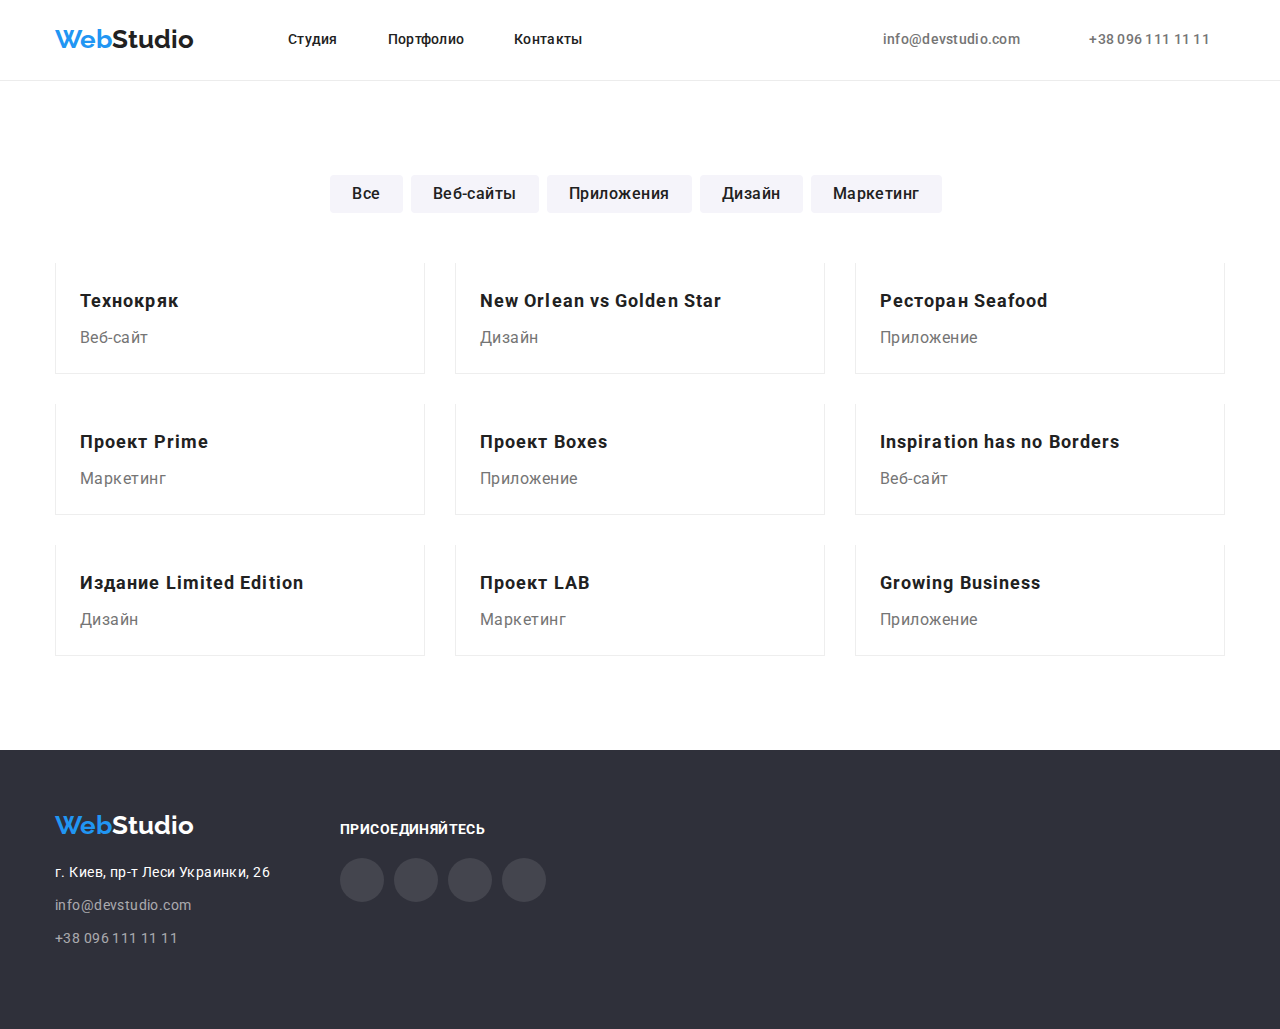
==== portfolio.html @ 35769d96 "22.06" ====
<!DOCTYPE html>
<html lang="ru">

<head>
    <meta charset="UTF-8">
    <meta http-equiv="X-UA-Compatible" content="IE=edge">
    <meta name="viewport" content="width=device-width, initial-scale=1.0">
    <title>WebStudio</title>
    <link rel="stylesheet"
        href="https://cdnjs.cloudflare.com/ajax/libs/modern-normalize/1.0.0/modern-normalize.min.css" />
    <link rel="stylesheet" href="./css/styles.css">
    <link rel="preconnect" href="https://fonts.googleapis.com">
    <link rel="preconnect" href="https://fonts.gstatic.com" crossorigin>
    <link
        href="https://fonts.googleapis.com/css2?family=Raleway:wght@700&family=Roboto:wght@400;500;700;900&display=swap"
        rel="stylesheet">
</head>

<body>
    <header class="header">
        <div class="container">
            <nav class="header-nav">
                <a class="logo link" lang="en" href="">Web<span class="header-logo">Studio</span></a>
                <ul class="header-list">
                    <li class="header-item list"><a class="header-link link" href="./index.html">Студия</a>
                    </li>
                    <li class="header-item list"><a class="header-link link" href="">Портфолио</a>
                    </li>
                    <li class="header-item list"><a class="header-link link" href="">Контакты</a>
                    </li>
                </ul>
            </nav>
            <div class="container header-connect">
                <ul class="header-connect">
                    <li class="header-item-connect list">
                        <a href="mailto:info@devstudio.com" class="header-mail link"> <svg class="header-icon"
                                width="16" height="13">
                                <use href="images/icons.svg#icon-mail"></use>
                            </svg>info@devstudio.com</a>
                    </li>
                    <li class="header-item-connect list">
                        <a href="tel:+380961111111" class="header-tel link"> <svg class="header-icon" width="16"
                                height="13">
                                <use href="images/icons.svg#icon-mobila"></use>
                            </svg> +38 096 111 11 11</a>
                    </li>
                </ul>
            </div>
        </div>

    </header>
    <main>
        <main>
            <section class="project section">
                <div class="container">
                    <ul class="btn-list">
                        <li class="btn-item list"><button type="button" class="btn-class">Все</button></li>
                        <li class="btn-item list"><button type="button" class="btn-class">Веб-сайты</button></li>
                        <li class="btn-item list"><button type="button" class="btn-class">Приложения</button></li>
                        <li class="btn-item list"><button type="button" class="btn-class">Дизайн</button></li>
                        <li class="btn-item list"><button type="button" class="btn-class">Маркетинг</button></li>
                    </ul>
                    <ul class="projects-list">
                        <li class="projects-item list">
                            <a href="" class="link">
                                <img class="project-image no-gap" src="./images/img-1.jpg" alt="" width="370">
                                <div class="other-text">
                                    <h2 class="projects-title">Технокряк</h2>
                                    <p class="projects-text">Веб-сайт</p>
                                </div>
                            </a>
                        </li>
                        <li class="projects-item list">
                            <a href="" class="link">
                                <img class="project-image no-gap" src="./images/img-2.jpg" alt="" width="370">
                                <div class="other-text">
                                    <h2 class="projects-title">New Orlean vs Golden Star</h2>
                                    <p class="projects-text">Дизайн</p>
                                </div>
                            </a>
                        </li>
                        <li class="projects-item list">
                            <a href="" class="link">
                                <img class="project-image no-gap" src="./images/img-3.jpg" alt="" width="370">
                                <div class="other-text">
                                    <h2 class="projects-title">Ресторан Seafood</h2>
                                    <p class="projects-text">Приложение</p>
                                </div>
                            </a>
                        </li>
                        <li class="projects-item list">
                            <a href="" class="link">
                                <img class="project-image no-gap" src="./images/img-4.jpg" alt="" width="370">
                                <div class="other-text">
                                    <h2 class="projects-title">Проект Prime</h2>
                                    <p class="projects-text">Маркетинг</p>
                                </div>
                            </a>
                        </li>
                        <li class="projects-item list">
                            <a href="" class="link">
                                <img class="project-image no-gap" src="./images/img-5.jpg" alt="" width="370">
                                <div class="other-text">
                                    <h2 class="projects-title">Проект Boxes</h2>
                                    <p class="projects-text">Приложение</p>
                                </div>
                            </a>
                        </li>
                        <li class="projects-item list">
                            <a href="" class="link">
                                <img class="project-image no-gap" src="./images/img-6.jpg" alt="" width="370">
                                <div class="other-text">
                                    <h2 class="projects-title">Inspiration has no Borders</h2>
                                    <p class="projects-text">Веб-сайт</p>
                                </div>
                            </a>
                        </li>
                        <li class="projects-item list">
                            <a href="" class="link">
                                <img class="project-image no-gap" src="./images/img-7.jpg" alt="" width="370">
                                <div class="other-text">
                                    <h2 class="projects-title">Издание Limited Edition</h2>
                                    <p class="projects-text">Дизайн</p>
                                </div>
                            </a>
                        </li>
                        <li class="projects-item list">
                            <a href="" class="link">
                                <img class="project-image no-gap" src="./images/img-8.jpg" alt="" width="370">
                                <div class="other-text">
                                    <h2 class="projects-title">Проект LAB</h2>
                                    <p class="projects-text">Маркетинг</p>
                                </div>
                            </a>
                        </li>
                        <li class="projects-item list">
                            <a href="" class="link">
                                <img class="project-image no-gap" src="./images/img-9.jpg" alt="" width="370">
                                <div class="other-text">
                                    <h2 class="projects-title">Growing Business</h2>
                                    <p class="projects-text">Приложение</p>
                                </div>
                            </a>
                        </li>
                    </ul>
                </div>
            </section>

        </main>
        <footer class="footer">
            <div class="container footer-join">
                <div>
                    <a href="" class="logo link">Web<span class="footer-logo">Studio</span></a>
                    <address>
                        <ul class="footer-list">
                            <li class="footer-item list">
                                <a href="https://goo.gl/maps/ZzXpxowHpBQzY1ZR8" target="_blank"
                                    rel="noopener nofollow noreferrer" class="footer-address link">г. Киев, пр-т Леси
                                    Украинки,
                                    26</a>
                            </li>
                            <li class="footer-item list">
                                <a href="mailto:info@devstudio.com" class="footer-mail link">info@devstudio.com</a>
                            </li>
                            <li class="footer-item list">
                                <a href="tel:+380961111111" class="footer-tel link">+38 096 111 11 11</a>
                            </li>
                        </ul>
                    </address>
                </div>
                <div class="footer-box">
                    <h2 class="footer-title">Присоединяйтесь</h2>
                    <ul class="footer-soc">
                        <li class="footer-soc-list list">
                            <a href="" class="footer-soc-link link">
                                <svg class="footer-icon" width="20" height="20">
                                    <use href="./images/icons.svg#icon-insta"></use>
                                </svg>
                            </a>
                        </li>
                        <li class="footer-soc-list list">
                            <a href="" class="footer-soc-link link">
                                <svg class="footer-icon" width="20" height="20">
                                    <use href="./images/icons.svg#icon-twitter"></use>
                                </svg>
                            </a>
                        </li>
                        <li class="footer-soc-list list">
                            <a href="" class="footer-soc-link link">
                                <svg class="footer-icon" width="20" height="20">
                                    <use href="./images/icons.svg#icon-facebook"></use>
                                </svg>
                            </a>
                        </li>
                        <li class="footer-soc-list list">
                            <a href="" class="footer-soc-link link">
                                <svg class="footer-icon" width="20" height="20">
                                    <use href="./images/icons.svg#icon-in"></use>
                                </svg>
                            </a>
                        </li>
                    </ul>
                </div>
            </div>

        </footer>
</body>

</html>
---- css/styles.css ----
:root {
  --brend-color: #2196f3;
  --main-title-color: #212121;
  --second-title-color: #757575;
}

body {
  font-family: "Roboto", "Raleway", sans-serif;
  background: #ffffff;
  position: relative;
}

h1,
h2,
h3,
h4,
h5,
h6,
ul,
p {
  margin: 0;
  padding: 0;
}

.section {
  padding: 94px 0 94px 0;
}

.container {
  width: 1200px;
  margin: 0 auto;
  padding-right: 15px;
  padding-left: 15px;
}

.logo {
  font-family: "Raleway", sans-serif;
  font-weight: 700;
  font-size: 26px;
  line-height: 1.19;
  color: var(--brend-color);
}

.list {
  list-style: none;
}

.link {
  text-decoration: none;
}

.header {
  padding-top: 24px;
  padding-bottom: 25px;

  border-bottom: 1px solid #ececec;
}

.header .container {
  display: flex;
  align-items: center;
}

.header-nav {
  display: flex;
  align-items: center;
}

.header-logo {
  font-family: "Raleway", sans-serif;
  color: var(--main-title-color);
  margin-right: 94px;
}

.header-list {
  display: flex;
  padding: 0;
  margin: 0;
}

.header-item:not(:last-child) {
  margin-right: 50px;
}

.header-link {
  font-weight: 500;
  font-size: 14px;
  line-height: 1.14;
  letter-spacing: 0.02em;
  color: var(--main-title-color);
}

.header-link:hover,
.header-link:focus {
  color: var(--brend-color);
}

.header-mail,
.header-tel {
  font-weight: 500;
  font-size: 14px;
  line-height: 1.14;
  letter-spacing: 0.02em;
  color: var(--second-title-color);
}

.header-connect {
  display: flex;
  margin-left: auto;
}

.header-item-connect {
  margin-left: 50px;
}

.header-mail:hover,
.header-mail:focus,
.header-tel:hover,
.header-tel:focus {
  color: var(--brend-color);
}

.basic {
  max-width: 1600px;
  margin: 0 auto;
  height: 600px;
  padding-top: 200px;
  padding-bottom: 200px;
  background: #2f303a;
  background-image: linear-gradient(
      rgba(47, 48, 58, 0.4),
      rgba(47, 48, 58, 0.4)
    ),
    url(../images/basic.jpeg);
  background-repeat: no-repeat;
  background-position: center;
  background-size: cover;
  text-align: center;
}

.basic-title {
  width: 696px;
  margin: 0 auto 30px;
  font-weight: 900;
  font-size: 44px;
  line-height: 1.36;

  text-align: center;
  letter-spacing: 0.06em;
  text-transform: uppercase;
  color: #ffffff;
}

.basic-btn {
  justify-content: center;
  min-width: 200px;
  font-family: inherit;
  font-weight: 700;
  font-size: 16px;
  line-height: 1.87;
  align-items: center;
  text-align: center;
  letter-spacing: 0.06em;
  color: #ffffff;
  cursor: pointer;
  border: none;

  background: #2196f3;
  box-shadow: 0px 4px 4px rgba(0, 0, 0, 0.15);
  border-radius: 4px;
  width: 200px;
  height: 50px;
}

.benefits {
  padding-top: 94px;
  padding-bottom: 0;
  text-align: left;
}

.benefits-list {
  display: flex;
  margin: 0;
  padding: 0;
}

.benefits-item {
  width: 270px;
  margin-right: 30px;
}

.benefits-item:last-child {
  padding-right: 0;
}

.benefits-title {
  font-size: 14px;
  line-height: 1.14;
  letter-spacing: 0.03em;
  text-transform: uppercase;
  color: var(--main-title-color);
  padding-bottom: 10px;
}

.box {
  display: flex;
  justify-content: center;
  align-items: center;
  margin-bottom: 30px;
  height: 120px;
  border-radius: 4px;
  background-color: #f5f4fa;
}

.benefits-text {
  font-size: 14px;
  line-height: 1.71;
  letter-spacing: 0.03em;
  color: var(--second-title-color);
}

.team {
  background: #f5f4fa;
  margin-left: 0;
  padding-bottom: 94px;
}

.about-list,
.team-list {
  display: flex;
}

.about-item {
  justify-content: center;
}
.about-item:not(:last-child) {
  margin-right: 30px;
}

.team-item:not(:last-child) {
  margin-right: 30px;
}

.about-title,
.team-title {
  font-size: 36px;
  line-height: 1.16;
  text-align: center;
  letter-spacing: 0.03em;
  color: var(--main-title-color);
  margin-bottom: 50px;
}
.team-item {
  background-color: #ffffff;
  border-radius: 0 0 4px 4px;
  box-shadow: 0px 1px 3px rgba(0, 0, 0, 0.12), 0px 1px 1px rgba(0, 0, 0, 0.14),
    0px 2px 1px rgba(0, 0, 0, 0.02);
  border-radius: 0px 0px 4px 4px;
}
.team-name {
  font-weight: 500;
  font-size: 16px;
  line-height: 1.18;
  text-align: center;
  color: var(--main-title-color);
  margin-bottom: 10px;
}

.team-name-section {
  padding-top: 30px;
  padding-bottom: 30px;
}

.team-text {
  font-size: 16px;
  line-height: 1.18;
  text-align: center;
  letter-spacing: 0.03em;
  color: var(--second-title-color);
}
.team-soc-list {
  display: flex;
  justify-content: center;
}
.team-soc-item {
  width: 44px;
  height: 44px;
  margin-right: 10px;
}
.team-soc-item:last-child {
  margin-right: 0;
}
.team-soc-link {
  width: 100%;
  height: 100%;
  fill: #afb1b8;
  background-color: #ffffff;
  border-radius: 50%;
  display: flex;
  align-items: center;
  justify-content: center;
}
.team-soc-link:hover .team-soc-link:focus {
  color: #fff;
  fill: currentColor;
  background-color: var(--brend-color);
}

.clients-title {
  margin-bottom: 50px;
  font-weight: 700;
  font-size: 36px;
  line-height: 1.16;
  text-align: center;
  color: var(--main-title-color);
}

.clients-list,
.clients-link {
  display: flex;
  align-items: center;
  justify-content: center;
}

.clients-link {
  width: 100%;
  height: 100%;
  max-width: 170px;
  color: #afb1b8;
}
.clients-link:hover,
.clients-link:focus {
  border: 1px solid var(--brend-color);
  border-radius: 4px;
  color: var(--brend-color);
}

.clients-icon {
  fill: currentColor;
}

.clients-item {
  justify-content: center;
  width: 170px;
  height: 92px;
  margin-right: 30px;
  border: 1px solid #afb1b8;
  border-radius: 4px;
  display: flex;
}

.clients-item:last-child {
  margin-right: 0;
}

.footer {
  background: #2f303a;
  padding-top: 60px;
  padding-bottom: 60px;
}
.footer-item {
  margin-bottom: 9px;
}

.footer-logo {
  display: inline-block;
  font-family: "Raleway", sans-serif;
  color: #ffffff;
  padding-bottom: 20px;
}

.footer-list {
  display: inline-block;
  padding-top: 0;
  margin-bottom: 9px;
  font-style: normal;
  letter-spacing: 0.03em;
}

.footer-address {
  font-size: 14px;
  line-height: 1.71;
  letter-spacing: 0.03em;
  color: #ffffff;
}

.footer-mail {
  font-size: 14px;
  line-height: 1.71;
  letter-spacing: 0.03em;
  color: rgba(255, 255, 255, 0.6);
}

.footer-tel {
  font-size: 14px;
  line-height: 1.71;
  letter-spacing: 0.03em;
  color: rgba(255, 255, 255, 0.6);
}

.footer-address:hover,
.footer-mail:hover,
.footer-tel:hover {
  color: var(--brend-color);
}

.footer-address:focus,
.footer-mail:focus,
.footer-tel:focus {
  color: var(--brend-color);
}
.footer-join {
  display: flex;
  align-items: baseline;
}
.footer-box {
  margin-left: 70px;
}
.footer-title {
  margin-bottom: 20px;
  font-size: 14px;
  line-height: 1.14;
  letter-spacing: 0.03em;
  text-transform: uppercase;
  color: #fff;
}

.footer-soc {
  display: flex;
  justify-content: center;
  margin-bottom: 10px;
}

.footer-soc-list {
  width: 44px;
  height: 44px;
  margin-right: 10px;
}

.footer-soc-list:last-child {
  margin-right: 0;
}

.footer-soc-link {
  width: 100%;
  height: 100%;
  border-radius: 50%;
  background: rgba(255, 255, 255, 0.1);
  display: flex;
  align-items: center;
  justify-content: center;
  color: #ffffff;
}

.footer-icon {
  fill: currentColor;
}

.footer-soc-link:hover,
.footer-soc-link:focus {
  background-color: var(--brend-color);
  color: #ffffff;
}

.btn-list {
  display: flex;
  margin-bottom: 50px;
  justify-content: center;
}

.btn-item {
  margin-right: 8px;
}

.btn-item:last-child {
  padding-right: 0;
}

.btn-class {
  border: none;
  padding: 6px 22px;
  display: block;
  font: inherit;
  font-weight: 500;
  font-size: 16px;
  line-height: 1.62;
  text-align: center;
  letter-spacing: 0.03em;
  color: var(--main-title-color);
  background: #f5f4fa;
  cursor: pointer;
  border-radius: 4px;
}

.btn-class:hover,
.btn-class:focus {
  color: #ffffff;
  background-color: var(--brend-color);
}

.project {
  padding-top: 94px;
  padding-bottom: 94px;
}

.projects-list {
  display: flex;
  flex-wrap: wrap;
  justify-content: center;
}

.projects-item:not(:nth-child(3n)) {
  margin-right: 30px;
}

.projects-item:nth-child(-n + 6) {
  margin-bottom: 30px;
}
.projects-item:hover .projects-item:focus {
  box-shadow: 0px 1px 1px rgba(0, 0, 0, 0.12), 0px 4px 4px rgba(0, 0, 0, 0.06),
    1px 4px 6px rgba(0, 0, 0, 0.16);
}

.project-image.no-gap {
  display: block;
}

.projects-title {
  font-size: 18px;
  line-height: 2;
  letter-spacing: 0.06em;
  color: var(--main-title-color);
  margin-bottom: 4px;
}

.projects-text {
  font-size: 16px;
  line-height: 1.88;
  letter-spacing: 0.03em;
  color: var(--second-title-color);
}

.other-text {
  padding: 20px 24px;
  box-sizing: border-box;

  width: 370px;

  background: #ffffff;
  border: 1px solid #eeeeee;
  border-top: #ffffff;
}
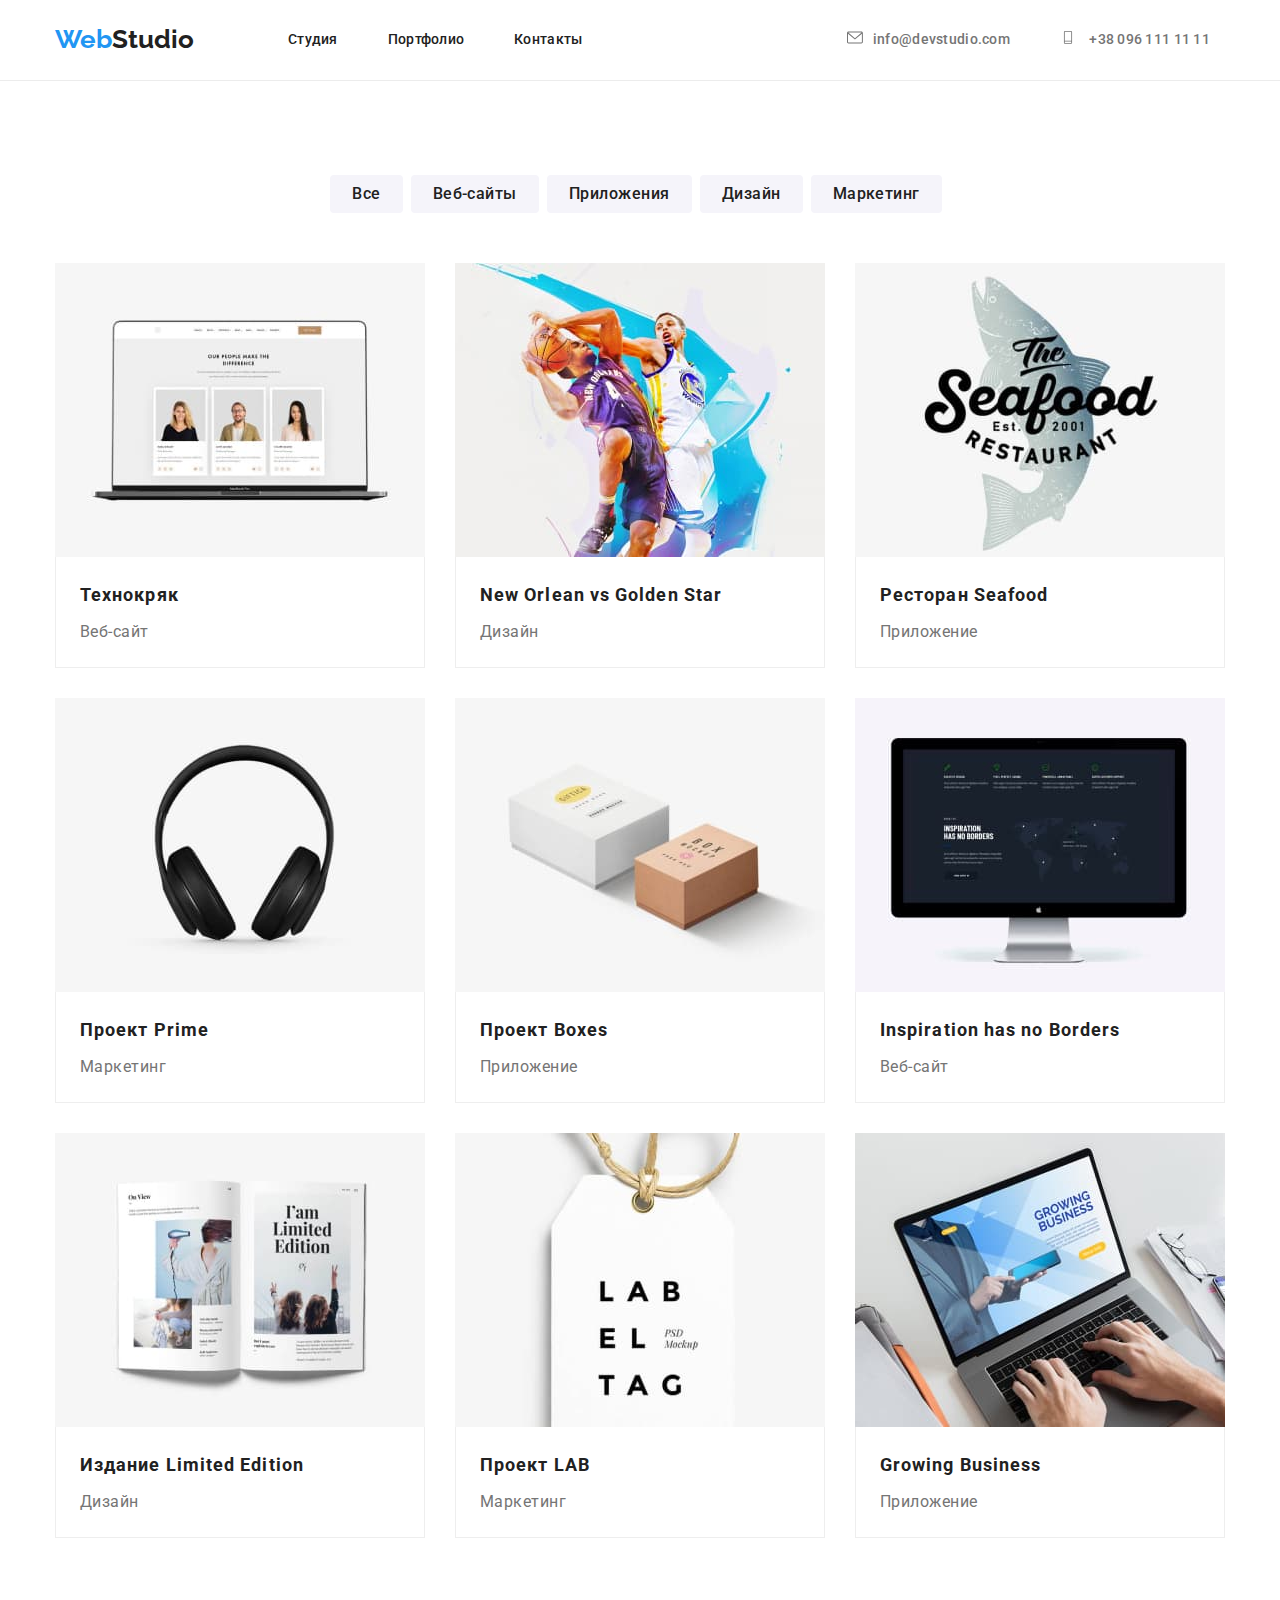
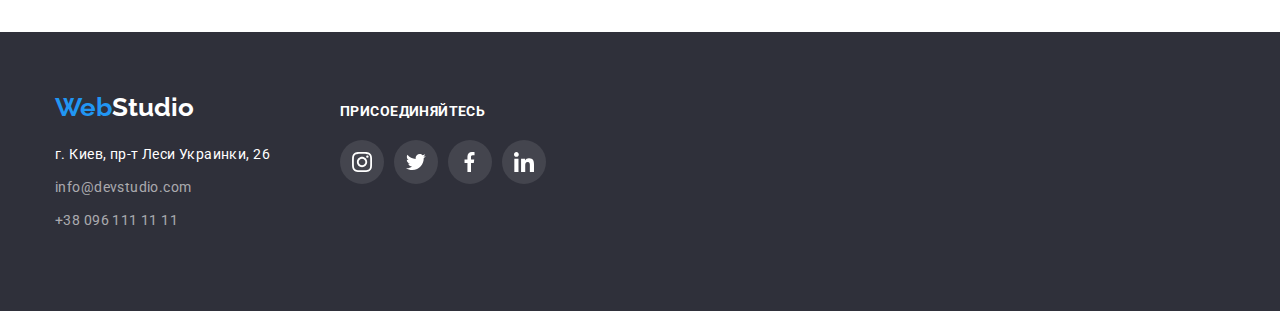
==== commit 2c61b0d7: "neponyatno" ====
--- a/portfolio.html
+++ b/portfolio.html
@@ -174,7 +174,7 @@
                         <li class="footer-soc-list list">
                             <a href="" class="footer-soc-link link">
                                 <svg class="footer-icon" width="20" height="20">
-                                    <use href="./images/icons.svg#icon-insta"></use>
+                                    <use href="./images/icons.svg#icon-intagram"></use>
                                 </svg>
                             </a>
                         </li>
--- a/css/styles.css
+++ b/css/styles.css
@@ -102,6 +102,13 @@
   line-height: 1.14;
   letter-spacing: 0.02em;
   color: var(--second-title-color);
+}
+.header-icon {
+  padding-top: -1px;
+  margin-right: 10px;
+  width: 16px;
+  height: 13px;
+  fill: currentColor;
 }
 
 .header-connect {
@@ -277,6 +284,7 @@
   text-align: center;
   letter-spacing: 0.03em;
   color: var(--second-title-color);
+  margin-bottom: 16px;
 }
 .team-soc-list {
   display: flex;
@@ -502,7 +510,6 @@
   padding-top: 94px;
   padding-bottom: 94px;
 }
-
 .projects-list {
   display: flex;
   flex-wrap: wrap;
@@ -516,7 +523,9 @@
 .projects-item:nth-child(-n + 6) {
   margin-bottom: 30px;
 }
-.projects-item:hover .projects-item:focus {
+
+.projects-item:hover,
+.projects-item:focus {
   box-shadow: 0px 1px 1px rgba(0, 0, 0, 0.12), 0px 4px 4px rgba(0, 0, 0, 0.06),
     1px 4px 6px rgba(0, 0, 0, 0.16);
 }
